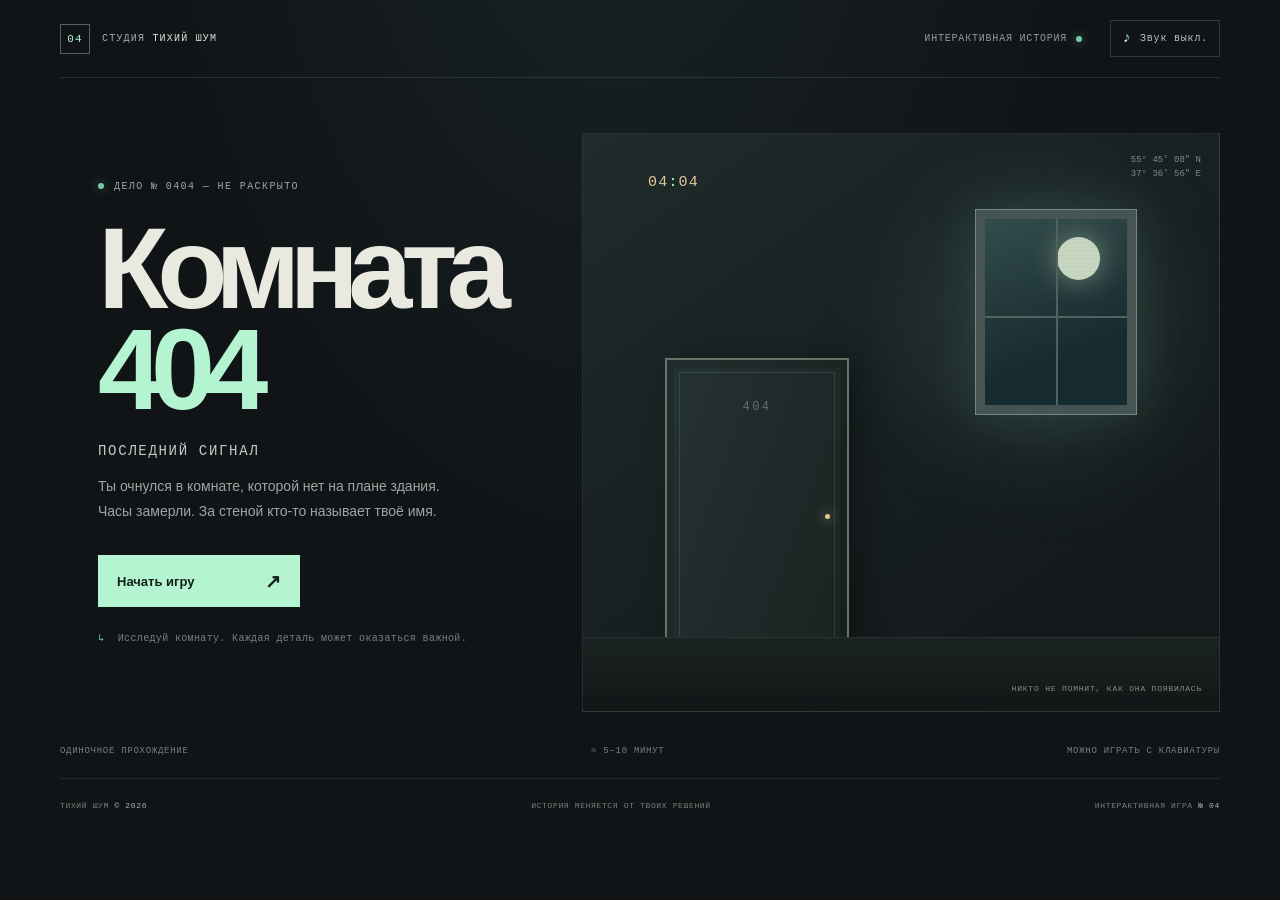
==== games/room-404/index.html @ 7002e764 "Add files via upload Читаем внимательно и проходим до конца" ====
<!doctype html>
<html lang="ru">
  <head>
    <meta charset="UTF-8">
    <meta name="viewport" content="width=device-width, initial-scale=1">
    <meta name="theme-color" content="#101417">
    <meta name="description" content="Комната 404 — интерактивная браузерная игра-головоломка о загадочном сигнале.">
    <title>Комната 404 — последний сигнал</title>
    <link rel="stylesheet" href="style.css">
    <script src="script.js" defer></script>
  </head>
  <body>
    <main class="game-shell">
      <header class="topbar">
        <a class="brand" href="#" aria-label="Комната 404 — на главную">
          <span class="brand-mark" aria-hidden="true">04</span>
          <span>СТУДИЯ <b>ТИХИЙ ШУМ</b></span>
        </a>
        <div class="topbar-right">
          <span class="edition">ИНТЕРАКТИВНАЯ ИСТОРИЯ <i></i></span>
          <button class="sound-toggle" id="sound-toggle" type="button" aria-pressed="false">
            <span class="sound-icon" aria-hidden="true">♪</span>
            <span id="sound-label">Звук выкл.</span>
          </button>
        </div>
      </header>

      <section class="screen intro-screen" id="intro-screen" aria-labelledby="game-title">
        <div class="intro-copy">
          <p class="eyebrow"><span class="live-dot"></span> ДЕЛО № 0404 — НЕ РАСКРЫТО</p>
          <h1 id="game-title">Комната<br><span>404</span></h1>
          <p class="intro-subtitle">Последний сигнал</p>
          <p class="intro-description">Ты очнулся в комнате, которой нет на плане здания. Часы замерли. За стеной кто-то называет твоё имя.</p>
          <button class="primary-button" id="start-button" type="button">
            <span>Начать игру</span><span aria-hidden="true">↗</span>
          </button>
          <p class="intro-note"><span>↳</span> Исследуй комнату. Каждая деталь может оказаться важной.</p>
        </div>
        <div class="intro-art" aria-hidden="true">
          <div class="art-halo"></div>
          <div class="art-window"><span></span><i></i><b></b></div>
          <div class="art-clock">04<span>:</span>04</div>
          <div class="art-door"><div class="art-door-number">404</div><i></i></div>
          <div class="art-floor"></div>
          <p class="art-caption">НИКТО НЕ ПОМНИТ, КАК ОНА ПОЯВИЛАСЬ</p>
          <span class="art-coordinate">55° 45′ 08″ N<br>37° 36′ 56″ E</span>
        </div>
        <footer class="intro-footer"><span>ОДИНОЧНОЕ ПРОХОЖДЕНИЕ</span><span>≈ 5–10 МИНУТ</span><span>МОЖНО ИГРАТЬ С КЛАВИАТУРЫ</span></footer>
      </section>

      <section class="screen play-screen is-hidden" id="play-screen" aria-label="Игровая комната">
        <div class="game-heading">
          <div>
            <p class="eyebrow"><span class="live-dot"></span> СЕАНС АКТИВЕН</p>
            <h2 id="game-room-title">Комната <span>404</span></h2>
          </div>
          <button class="restart-button" id="restart-button" type="button" title="Начать прохождение заново">↻ <span>Сначала</span></button>
        </div>

        <div class="play-layout">
          <section class="room-column" aria-label="Исследуйте комнату">
            <div class="room-scene" id="room-scene" data-room="404">
              <div class="archive-shelves" aria-hidden="true"><i></i><i></i><i></i></div>
              <div class="server-racks" aria-hidden="true"><i></i><i></i><i></i></div>
              <div class="switch-board" aria-hidden="true"><i></i><i></i><i></i></div>
              <div class="endless-doors" aria-hidden="true"><i>ВЫХОД</i><i>ГОЛОС</i><i>ПАМЯТЬ</i></div>
              <div class="paper-note" aria-hidden="true">04:04</div>
              <div class="archive-photo" aria-hidden="true"><span></span><i></i></div>
              <div class="room-glow"></div>
              <div class="room-ceiling"></div>
              <div class="room-wall"></div>
              <div class="room-floor"></div>
              <div class="window-frame room-object" aria-hidden="true"><div class="window-view"><span class="moon"></span><i class="star star-one"></i><i class="star star-two"></i><i class="star star-three"></i><i class="star star-four"></i></div><span class="window-cross-v"></span><span class="window-cross-h"></span></div>
              <div class="desk room-object" aria-hidden="true"><div class="desk-top"></div><div class="desk-leg desk-leg-left"></div><div class="desk-leg desk-leg-right"></div><div class="desk-drawer"></div></div>
              <div class="terminal room-object" aria-hidden="true"><div class="terminal-screen"><span>NO SIGNAL</span><i></i></div><div class="terminal-base"></div></div>
              <div class="door room-object" id="door-art" aria-hidden="true"><span class="door-label">404</span><span class="door-handle"></span><span class="door-light"></span></div>
              <div class="wall-clock room-object" aria-hidden="true"><span>04</span><i>:</i><span>04</span><b></b></div>
              <div class="mirror room-object" aria-hidden="true"><span class="mirror-reflection"></span><i></i></div>
              <div class="plant room-object" aria-hidden="true"><i class="leaf leaf-a"></i><i class="leaf leaf-b"></i><i class="leaf leaf-c"></i><span></span></div>
              <div class="rug room-object" aria-hidden="true"></div>
              <div class="room-grain" aria-hidden="true"></div>

              <button class="hotspot hotspot-window" type="button" data-object="window" aria-label="Осмотреть окно" title="Окно"><span></span></button>
              <button class="hotspot hotspot-clock" type="button" data-object="clock" aria-label="Осмотреть часы" title="Часы"><span></span></button>
              <button class="hotspot hotspot-mirror" type="button" data-object="mirror" aria-label="Осмотреть зеркало" title="Зеркало"><span></span></button>
              <button class="hotspot hotspot-note" type="button" data-object="note" aria-label="Прочитать записку на столе" title="Записка"><span></span></button>
              <button class="hotspot hotspot-terminal" type="button" data-object="terminal" aria-label="Проверить терминал" title="Терминал"><span></span></button>
              <button class="hotspot hotspot-radio" type="button" data-object="radio" aria-label="Настроить радио" title="Радио"><span></span></button>
              <button class="hotspot hotspot-door" type="button" data-object="door" aria-label="Осмотреть дверь" title="Дверь"><span></span></button>
              <button class="hotspot hotspot-shadow is-hidden" id="shadow-hotspot" type="button" data-object="shadow" aria-label="Исследовать мерцание в окне" title="Мерцание"><span></span></button>
              <button class="hotspot hotspot-final hotspot-final-exit is-hidden" type="button" data-object="final-exit" aria-label="Выбрать дверь наружу" title="Выход"><span></span></button>
              <button class="hotspot hotspot-final hotspot-final-voice is-hidden" type="button" data-object="final-voice" aria-label="Ответить голосу" title="Голос"><span></span></button>
              <button class="hotspot hotspot-final hotspot-final-memory is-hidden" type="button" data-object="final-memory" aria-label="Восстановить память" title="Память"><span></span></button>
              <span class="scene-label scene-label-window" id="scene-label-window">ОКНО</span>
              <span class="scene-label scene-label-door" id="scene-label-door">ВЫХОД 404</span>
              <div class="scene-hint" id="scene-hint"><span class="hint-key">КЛИК</span> ИССЛЕДУЙ ОБЪЕКТЫ</div>
            </div>

            <div class="progress-card">
              <div class="progress-topline"><span id="chapter-label">ГЛАВА 01 <b>·</b> ПРОБУЖДЕНИЕ</span><span id="progress-label">0 / 3 УЛИКИ</span></div>
              <div class="progress-track" role="progressbar" aria-label="Прогресс главы" aria-valuemin="0" aria-valuemax="3" aria-valuenow="0" id="progress-bar"><span id="progress-fill"></span></div>
              <div class="progress-bottom"><span id="objective-label">Найди зацепки в комнате</span><span id="mistake-count">ОШИБКИ: 0</span></div>
            </div>
          </section>

          <aside class="story-panel" aria-label="Журнал расследования">
            <div class="panel-top">
              <span class="panel-icon" aria-hidden="true">⌁</span>
              <div><p class="panel-kicker">ЖУРНАЛ НАБЛЮДЕНИЙ</p><h3 id="panel-title">Тишина отвечает</h3></div>
            </div>
            <div class="story-content" id="story-content" aria-live="polite" aria-atomic="true">
              <p class="story-text" id="story-text">Воздух пахнет пылью и озоном. Перед тобой — дверь, окно, старое зеркало и терминал. Где-то в стене едва слышно потрескивает радио.</p>
              <p class="story-prompt" id="story-prompt">С чего начнёшь?</p>
              <div class="clue-list" id="clue-list" aria-label="Найденные улики"></div>
              <div class="action-list" id="action-list"></div>
            </div>
            <div class="panel-footer"><span class="footer-pulse"></span><span id="system-status">СИСТЕМА ГОТОВА</span><span class="footer-id">R-404</span></div>
          </aside>
        </div>
        <p class="keyboard-note"><kbd>Tab</kbd> выбрать объект <span>·</span> <kbd>Enter</kbd> взаимодействовать</p>
      </section>

      <section class="screen ending-screen is-hidden" id="ending-screen" aria-live="polite">
        <div class="ending-mark" id="ending-mark" aria-hidden="true">✳</div>
        <p class="eyebrow"><span class="live-dot"></span> ДЕЛО ЗАКРЫТО</p>
        <h2 id="ending-title">Связь потеряна</h2>
        <p class="ending-kicker" id="ending-kicker">КОНЦОВКА 01 · ТИШИНА</p>
        <p class="ending-copy" id="ending-copy"></p>
        <div class="ending-stats" id="ending-stats"></div>
        <button class="primary-button" id="play-again-button" type="button"><span>Играть снова</span><span aria-hidden="true">↻</span></button>
        <p class="ending-footnote">В другой раз прислушайся к помехам.</p>
      </section>

      <footer class="site-footer"><span>ТИХИЙ ШУМ <b>© 2026</b></span><span>ИСТОРИЯ МЕНЯЕТСЯ ОТ ТВОИХ РЕШЕНИЙ</span><span>ИНТЕРАКТИВНАЯ ИГРА <b>№ 04</b></span></footer>
    </main>
  </body>
</html>
---- games/room-404/style.css ----
:root {
  color-scheme: dark;
  --bg: #101417;
  --panel: #171d20;
  --panel-soft: #1d2528;
  --line: #303a3c;
  --text: #e9e9df;
  --muted: #929b98;
  --dim: #687371;
  --mint: #b5f4d0;
  --mint-dark: #74cba1;
  --amber: #edc98c;
  --mono: "IBM Plex Mono", "Courier New", monospace;
  --sans: "Manrope", "Segoe UI", sans-serif;
}

* { box-sizing: border-box; }
body {
  min-width: 320px;
  min-height: 100vh;
  margin: 0;
  background: radial-gradient(ellipse at 48% -25%, rgba(53, 80, 77, .25), transparent 51%), var(--bg);
  color: var(--text);
  font-family: var(--sans);
}
button { font: inherit; }
button:focus-visible, a:focus-visible { outline: 2px solid var(--mint); outline-offset: 4px; }
.game-shell { width: min(1160px, calc(100% - 64px)); margin: 0 auto; }
.topbar { height: 78px; display: flex; align-items: center; justify-content: space-between; border-bottom: 1px solid rgba(199, 220, 207, .12); }
.brand { display: inline-flex; align-items: center; gap: 12px; color: #a4aeaa; text-decoration: none; font: 10px var(--mono); letter-spacing: .12em; }
.brand b { color: #e0e6dd; font-weight: 500; }
.brand-mark { display: grid; place-items: center; width: 30px; height: 30px; border: 1px solid #53635c; color: var(--mint); font: 11px var(--mono); }
.topbar-right { display: flex; align-items: center; gap: 28px; }
.edition, .sound-toggle { color: var(--muted); font: 10px var(--mono); letter-spacing: .08em; }
.edition { display: flex; align-items: center; gap: 9px; }
.edition i, .live-dot, .footer-pulse { display: inline-block; width: 6px; height: 6px; border-radius: 50%; background: var(--mint-dark); box-shadow: 0 0 11px rgba(116, 203, 161, .6); }
.sound-toggle { display: inline-flex; align-items: center; gap: 8px; padding: 9px 11px; border: 1px solid var(--line); background: transparent; color: #bdc4bf; cursor: pointer; transition: border-color .2s, color .2s; }
.sound-toggle:hover { border-color: #70847a; color: var(--mint); }
.sound-icon { color: var(--mint); font-size: 15px; }
.screen { min-height: calc(100vh - 132px); animation: screen-in .55s ease both; }
.is-hidden { display: none !important; }

.intro-screen { position: relative; display: grid; grid-template-columns: .9fr 1.1fr; align-items: center; min-height: min(700px, calc(100vh - 132px)); padding: 55px 0 66px; }
.intro-copy { position: relative; z-index: 2; padding: 0 0 20px 38px; }
.eyebrow { display: flex; align-items: center; gap: 10px; margin: 0 0 26px; color: #9ba9a1; font: 10px var(--mono); letter-spacing: .14em; }
h1, h2, h3, p { margin-top: 0; }
.intro-copy h1 { margin: 0; font-size: clamp(72px, 9vw, 118px); line-height: .88; letter-spacing: -.095em; font-weight: 600; }
.intro-copy h1 span { color: var(--mint); }
.intro-subtitle { margin: 22px 0 15px; color: #c2ccc5; font: 14px var(--mono); letter-spacing: .12em; text-transform: uppercase; }
.intro-description { max-width: 360px; margin: 0 0 31px; color: #9da6a1; font-size: 14px; line-height: 1.8; }
.primary-button { display: inline-flex; min-width: 202px; min-height: 52px; align-items: center; justify-content: space-between; gap: 30px; padding: 0 18px; border: 1px solid var(--mint); background: var(--mint); color: #14201a; font-size: 13px; font-weight: 800; cursor: pointer; transition: transform .18s, background .18s, box-shadow .18s; }
.primary-button:hover { transform: translateY(-2px); background: #cbf9dd; box-shadow: 0 8px 26px rgba(135, 227, 174, .16); }
.primary-button:active { transform: translateY(0); }
.primary-button span:last-child { font-size: 19px; }
.intro-note { margin: 25px 0 0; color: #76827d; font: 10px var(--mono); letter-spacing: .035em; }
.intro-note span { margin-right: 7px; color: var(--mint-dark); }
.intro-art { position: relative; align-self: stretch; min-height: 450px; overflow: hidden; background: linear-gradient(145deg, #202b2c, #161d1e 62%, #121718); border: 1px solid rgba(207, 224, 210, .1); }
.intro-art::before, .room-scene::before { position: absolute; inset: 0; z-index: 5; pointer-events: none; content: ""; background: repeating-linear-gradient(0deg, transparent, transparent 3px, rgba(2, 7, 7, .10) 4px); opacity: .42; }
.art-halo { position: absolute; width: 280px; height: 280px; top: 52px; left: 50%; border-radius: 50%; background: rgba(132, 209, 175, .09); filter: blur(42px); }
.art-window { position: absolute; top: 76px; right: 83px; width: 160px; height: 204px; border: 9px solid #465454; box-shadow: 0 0 0 1px #77887d, 0 0 48px rgba(135, 202, 194, .15); background: linear-gradient(160deg, #344c4c, #152b30 72%); }
.art-window span { position: absolute; top: 18px; right: 27px; width: 43px; height: 43px; border-radius: 50%; background: #c6d6c0; box-shadow: 0 0 29px rgba(213, 241, 200, .45); }
.art-window i { position: absolute; width: 2px; height: 100%; left: 50%; background: #52625d; }
.art-window b { position: absolute; width: 100%; height: 2px; top: 52%; background: #52625d; }
.art-clock { position: absolute; top: 40px; left: 65px; color: #e2c996; font: 15px var(--mono); letter-spacing: .08em; }
.art-clock span { color: var(--mint); animation: blink 1.8s infinite; }
.art-door { position: absolute; bottom: 59px; left: 82px; width: 184px; height: 294px; border: 2px solid #64776a; background: linear-gradient(110deg, #253332, #192322); box-shadow: inset 0 0 0 7px rgba(0,0,0,.12), 11px 0 28px rgba(0,0,0,.3); }
.art-door::after { position: absolute; top: 12px; bottom: 12px; left: 12px; right: 12px; border: 1px solid rgba(181, 244, 208, .12); content: ""; }
.art-door-number { position: absolute; top: 40px; left: 0; right: 0; color: rgba(212, 226, 215, .38); font: 12px var(--mono); letter-spacing: .2em; text-align: center; }
.art-door i { position: absolute; top: 53%; right: 17px; width: 5px; height: 5px; border-radius: 50%; background: var(--amber); box-shadow: 0 0 12px var(--amber); }
.art-floor { position: absolute; right: 0; bottom: 0; left: 0; height: 74px; background: linear-gradient(#1b2422, #111617); border-top: 1px solid rgba(173, 204, 179, .15); transform: perspective(170px) rotateX(4deg); transform-origin: top; }
.art-caption { position: absolute; right: 17px; bottom: 18px; z-index: 1; margin: 0; color: #83918a; font: 8px var(--mono); letter-spacing: .1em; }
.art-coordinate { position: absolute; right: 18px; top: 19px; color: #7e8c86; font: 9px/1.6 var(--mono); text-align: right; }
.intro-footer { position: absolute; right: 0; bottom: 22px; left: 0; display: flex; justify-content: space-between; color: #75817b; font: 9px var(--mono); letter-spacing: .08em; }

.play-screen { min-height: calc(100vh - 132px); padding: 36px 0 32px; }
.game-heading { display: flex; align-items: end; justify-content: space-between; margin-bottom: 21px; }
.game-heading .eyebrow { margin: 0 0 6px; font-size: 9px; }
.game-heading h2 { margin: 0; color: #e4e8df; font-size: 26px; line-height: 1; letter-spacing: -.06em; }
.game-heading h2 span { color: var(--mint); }
.restart-button { display: inline-flex; align-items: center; gap: 8px; padding: 8px 11px; border: 1px solid var(--line); background: transparent; color: #aab4ad; font: 10px var(--mono); cursor: pointer; transition: border-color .2s, color .2s; }
.restart-button:hover { border-color: var(--mint-dark); color: var(--mint); }
.restart-button:first-letter { font-size: 16px; }
.play-layout { display: grid; grid-template-columns: minmax(0, 1.63fr) minmax(280px, .87fr); gap: 18px; align-items: stretch; }
.room-column { min-width: 0; }
.room-scene { position: relative; height: clamp(355px, 47vw, 495px); min-height: 355px; overflow: hidden; border: 1px solid #344240; background: linear-gradient(180deg, #202a2a 0%, #222a28 70%, #1a201f 70.2%); isolation: isolate; }
.room-glow { position: absolute; z-index: 0; top: 14%; left: 18%; width: 60%; height: 50%; background: radial-gradient(ellipse, rgba(168, 204, 172, .12), transparent 68%); }
.room-ceiling { position: absolute; inset: 0 0 auto; height: 13%; border-bottom: 1px solid rgba(177, 205, 185, .07); background: linear-gradient(180deg, rgba(0,0,0,.17), transparent); }
.room-wall { position: absolute; top: 13%; right: 0; left: 0; height: 57%; background: repeating-linear-gradient(90deg, transparent 0, transparent 86px, rgba(202, 217, 193, .025) 87px, transparent 88px), linear-gradient(100deg, rgba(116, 145, 128, .03), transparent 45%); }
.room-floor { position: absolute; z-index: 0; top: 70%; right: 0; bottom: 0; left: 0; border-top: 2px solid rgba(184, 207, 184, .11); background: repeating-linear-gradient(90deg, transparent, transparent 102px, rgba(191, 210, 187, .045) 103px, transparent 104px), linear-gradient(180deg, #232927, #171c1c); }
.window-frame { position: absolute; z-index: 1; top: 17%; left: 11%; width: 23%; height: 39%; padding: 7px; border: 1px solid #738477; background: #39463f; box-shadow: 0 0 23px rgba(178, 222, 193, .09); }
.window-view { position: relative; width: 100%; height: 100%; overflow: hidden; background: linear-gradient(170deg, #435c5c, #263e40 67%, #30463d); }
.window-view::after { position: absolute; right: 0; bottom: -1px; left: 0; height: 24%; background: linear-gradient(160deg, transparent 18%, #182421 19% 37%, transparent 38%), linear-gradient(20deg, #17211f 30%, transparent 31%); content: ""; opacity: .8; }
.moon { position: absolute; top: 17%; right: 21%; width: 22%; aspect-ratio: 1; border-radius: 50%; background: #d2dfbd; box-shadow: 0 0 30px rgba(220, 244, 204, .55); }
.star { position: absolute; z-index: 1; width: 3px; height: 3px; border-radius: 50%; background: #f0f1d4; box-shadow: 0 0 5px #fff; }
.star-one { top: 18%; left: 18%; }.star-two { top: 39%; left: 66%; }.star-three { top: 28%; left: 46%; }.star-four { top: 61%; left: 26%; }
.window-cross-v, .window-cross-h { position: absolute; z-index: 2; background: #718276; }
.window-cross-v { top: 0; bottom: 0; left: 50%; width: 5px; }.window-cross-h { right: 0; left: 0; top: 53%; height: 5px; }
.door { position: absolute; z-index: 1; top: 12%; right: 8%; width: 21%; height: 78%; border: 2px solid #728476; background: linear-gradient(110deg, #2a3733, #202b29); box-shadow: inset 0 0 0 8px rgba(7, 11, 10, .17), -9px 1px 20px rgba(0,0,0,.16); }
.door::before { position: absolute; inset: 9px; border: 1px solid rgba(188, 214, 189, .12); content: ""; }
.door-label { position: absolute; top: 15%; left: 0; width: 100%; color: #b5c3b5; font: 12px var(--mono); letter-spacing: .16em; text-align: center; opacity: .68; }
.door-handle { position: absolute; top: 57%; right: 9%; width: 7px; height: 7px; border-radius: 50%; background: #d3b777; box-shadow: 0 0 9px rgba(232, 197, 126, .4); }
.door-light { position: absolute; top: 49%; left: 10px; width: 2px; height: 28px; background: #17211e; }
.wall-clock { position: absolute; z-index: 2; top: 9%; left: 51%; display: flex; align-items: center; justify-content: center; gap: 3px; width: 80px; height: 35px; border: 1px solid #718375; border-radius: 3px; background: #1c2623; color: #dec897; font: 12px var(--mono); box-shadow: 0 0 15px rgba(0,0,0,.17); }
.wall-clock i { color: var(--mint); font-style: normal; animation: blink 1.5s infinite; }
.wall-clock b { position: absolute; top: -4px; left: 50%; width: 8px; height: 4px; background: #718375; }
.mirror { position: absolute; z-index: 1; top: 22%; right: 34%; width: 12%; height: 27%; border: 4px solid #45534c; border-radius: 45% 45% 3px 3px; background: linear-gradient(135deg, #81958a 0%, #435b56 32%, #273c3b 68%, #879187 100%); box-shadow: 0 0 17px rgba(167, 213, 181, .08); }
.mirror-reflection { position: absolute; inset: 13% 20% 10%; background: linear-gradient(145deg, rgba(214, 224, 194, .18), transparent 48%), linear-gradient(0deg, rgba(17, 29, 26, .28), transparent); }
.mirror i { position: absolute; top: 10%; left: 51%; width: 1px; height: 84%; background: rgba(226, 228, 199, .5); transform: rotate(12deg); }
.desk { position: absolute; z-index: 2; bottom: 16%; left: 12%; width: 43%; height: 25%; }
.desk-top { position: absolute; top: 0; right: 0; left: 0; height: 13px; border: 1px solid #857457; background: linear-gradient(#806e51, #554c3d); box-shadow: 0 4px 8px #121616; }
.desk-leg { position: absolute; top: 13px; bottom: 0; width: 9px; background: #514d41; }
.desk-leg-left { left: 7%; }.desk-leg-right { right: 7%; }
.desk-drawer { position: absolute; top: 17px; left: 23%; width: 54%; height: 19px; border: 1px solid rgba(188, 165, 119, .18); background: #49463c; }
.terminal { position: absolute; z-index: 3; bottom: 38%; left: 25%; width: 19%; height: 21%; }
.terminal-screen { position: absolute; top: 0; right: 0; left: 0; height: 77%; display: grid; place-items: center; border: 5px solid #414b43; border-radius: 4px; background: #12211e; box-shadow: 0 0 19px rgba(121, 223, 172, .08); }
.terminal-screen span { color: #94c6a4; font: 8px var(--mono); letter-spacing: .06em; }
.terminal-screen i { position: absolute; right: 7px; bottom: 6px; width: 3px; height: 3px; border-radius: 50%; background: #e3c990; box-shadow: 0 0 6px #e3c990; }
.terminal-base { position: absolute; bottom: 0; left: 22%; width: 56%; height: 9px; background: #52584d; clip-path: polygon(27% 0, 73% 0, 100% 100%, 0 100%); }
.plant { position: absolute; z-index: 3; right: 29%; bottom: 17%; width: 44px; height: 63px; }
.plant span { position: absolute; bottom: 0; left: 8px; width: 29px; height: 22px; border-radius: 3px 3px 8px 8px; background: #735f49; }
.leaf { position: absolute; bottom: 20px; left: 20px; width: 14px; height: 34px; border-radius: 100% 0 100% 0; background: #647e61; transform-origin: bottom; }
.leaf-a { transform: rotate(-35deg); }.leaf-b { height: 41px; background: #789170; transform: rotate(5deg); }.leaf-c { transform: rotate(38deg) scale(.85); background: #496c58; }
.rug { position: absolute; z-index: 1; bottom: 2%; left: 18%; width: 42%; height: 8%; border: 1px solid rgba(186, 183, 143, .28); border-radius: 50%; background: radial-gradient(ellipse, rgba(121, 105, 76, .29), rgba(33, 37, 32, .12)); transform: rotate(-2deg); }
.room-grain { position: absolute; inset: 0; z-index: 6; pointer-events: none; opacity: .15; background-image: url("data:image/svg+xml,%3Csvg viewBox='0 0 180 180' xmlns='http://www.w3.org/2000/svg'%3E%3Cfilter id='n'%3E%3CfeTurbulence type='fractalNoise' baseFrequency='.87' numOctaves='3' stitchTiles='stitch'/%3E%3C/filter%3E%3Crect width='100%25' height='100%25' filter='url(%23n)' opacity='.25'/%3E%3C/svg%3E"); }
.hotspot { position: absolute; z-index: 8; padding: 0; border: 1px solid transparent; border-radius: 4px; background: transparent; cursor: pointer; transition: border-color .18s, background .18s, box-shadow .18s; }
.hotspot:hover, .hotspot:focus-visible { border-color: rgba(181, 244, 208, .75); background: rgba(181, 244, 208, .055); box-shadow: 0 0 17px rgba(137, 219, 170, .13); outline: none; }
.hotspot::after { position: absolute; top: 50%; left: 50%; width: 7px; height: 7px; border: 1px solid rgba(210, 238, 214, .75); border-radius: 50%; background: rgba(181, 244, 208, .25); box-shadow: 0 0 10px rgba(181, 244, 208, .55); content: ""; opacity: .72; transition: transform .2s, opacity .2s; transform: translate(-50%, -50%); }
.hotspot:hover::after, .hotspot:focus-visible::after { opacity: 1; transform: translate(-50%, -50%) scale(1.5); }
.hotspot-window { top: 15%; left: 9%; width: 27%; height: 44%; }
.hotspot-clock { top: 6%; left: 48%; width: 12%; height: 12%; }
.hotspot-mirror { top: 19%; right: 32%; width: 16%; height: 32%; }
.hotspot-note { z-index: 9; bottom: 32%; left: 17%; width: 9%; height: 5%; }
.hotspot-terminal { z-index: 9; bottom: 36%; left: 23%; width: 23%; height: 24%; }
.hotspot-radio { z-index: 10; bottom: 16%; left: 43%; width: 12%; height: 13%; }
.hotspot-door { top: 10%; right: 6%; width: 25%; height: 82%; }
.hotspot-shadow { top: 27%; left: 22%; z-index: 11; width: 12px; height: 12px; border-radius: 50%; background: rgba(198, 245, 211, .18); box-shadow: 0 0 12px rgba(181, 244, 208, .7); animation: shadow-pulse 1.4s ease-in-out infinite; }
.hotspot-shadow::after { width: 4px; height: 4px; }
.scene-label { position: absolute; z-index: 7; color: rgba(207, 220, 204, .49); font: 8px var(--mono); letter-spacing: .15em; pointer-events: none; }
.scene-label-window { top: 59%; left: 16%; }.scene-label-door { top: 7%; right: 8%; }
.scene-hint { position: absolute; z-index: 7; right: 11px; bottom: 10px; display: flex; align-items: center; gap: 7px; color: #9ba69e; font: 8px var(--mono); letter-spacing: .08em; pointer-events: none; }
.hint-key { padding: 4px 6px; border: 1px solid rgba(212, 227, 210, .25); color: var(--mint); }
.door-unlocked { box-shadow: inset 0 0 0 8px rgba(7, 11, 10, .17), -9px 1px 20px rgba(0,0,0,.16), 0 0 20px rgba(181,244,208,.17); }
.progress-card { margin-top: 11px; padding: 12px 14px 11px; border: 1px solid #303a3a; background: #171d1f; }
.progress-topline, .progress-bottom { display: flex; align-items: center; justify-content: space-between; gap: 10px; color: #99a39c; font: 9px var(--mono); letter-spacing: .08em; }
.progress-topline b { color: #687972; }.progress-topline span:last-child { color: var(--mint); }
.progress-track { height: 3px; margin: 10px 0 9px; overflow: hidden; background: #303a38; }
.progress-track span { display: block; width: 0; height: 100%; background: var(--mint-dark); box-shadow: 0 0 9px rgba(116, 203, 161, .4); transition: width .4s ease; }
.progress-bottom { color: #7c8781; font-size: 9px; letter-spacing: .035em; }.progress-bottom span:last-child { color: #9d8c6d; }
.story-panel { display: flex; min-height: 100%; flex-direction: column; border: 1px solid #303a3a; background: #171d1f; }
.panel-top { display: flex; align-items: center; gap: 13px; padding: 17px 18px 14px; border-bottom: 1px solid #303a3a; }
.panel-icon { display: grid; place-items: center; width: 31px; height: 31px; border: 1px solid #42534a; color: var(--mint); font-size: 21px; }
.panel-kicker { margin: 0 0 4px; color: #829087; font: 9px var(--mono); letter-spacing: .1em; }
.panel-top h3 { margin: 0; color: #e0e5dd; font-size: 15px; font-weight: 600; }
.story-content { display: flex; flex: 1; flex-direction: column; align-items: stretch; padding: 17px 18px 15px; }
.story-text { min-height: 77px; margin: 0; color: #b2bbb5; font-size: 12px; line-height: 1.8; }
.story-prompt { margin: 14px 0 10px; color: #829188; font: 9px var(--mono); letter-spacing: .08em; }
.clue-list { display: flex; flex-wrap: wrap; gap: 6px; }
.clue-tag { padding: 5px 7px; border: 1px solid #46584d; color: #c4ddc7; background: rgba(132, 184, 144, .06); font: 8px var(--mono); letter-spacing: .035em; animation: tag-in .3s ease both; }
.action-list { display: flex; flex-direction: column; gap: 7px; margin-top: auto; padding-top: 19px; }
.action-button { display: flex; width: 100%; min-height: 40px; align-items: center; justify-content: space-between; gap: 12px; padding: 9px 11px; border: 1px solid #3b4845; background: #1c2424; color: #d2d9d1; text-align: left; font-size: 11px; cursor: pointer; transition: border-color .17s, color .17s, background .17s, transform .17s; }
.action-button::after { flex: 0 0 auto; color: var(--mint-dark); content: "↗"; font: 14px var(--mono); }
.action-button:hover { transform: translateX(2px); border-color: #71877a; background: #222d29; color: #f0f2e9; }
.action-button:disabled { border-color: #344039; color: #748079; cursor: not-allowed; opacity: .68; }.action-button:disabled::after { color: #75837a; content: "✓"; }
.action-button.primary-action { border-color: #80b597; background: rgba(119, 189, 148, .12); color: #cbecd4; }
.action-button.warning-action { border-color: #897450; color: #e3c995; }.action-button.small-action { min-height: 35px; }
.panel-footer { display: flex; align-items: center; gap: 8px; padding: 11px 17px; border-top: 1px solid #303a3a; color: #79877f; font: 8px var(--mono); letter-spacing: .08em; }
.footer-pulse { width: 5px; height: 5px; }.footer-id { margin-left: auto; color: #53605b; }
.keyboard-note { margin: 12px 0 0; color: #707d76; font: 9px var(--mono); text-align: right; letter-spacing: .03em; }
.keyboard-note kbd { padding: 2px 5px; border: 1px solid #3b4741; color: #a6b3aa; font: 9px var(--mono); }.keyboard-note span { padding: 0 4px; color: #52615a; }

.ending-screen { min-height: calc(100vh - 132px); display: flex; flex-direction: column; align-items: center; justify-content: center; padding: 60px 20px; text-align: center; }
.ending-mark { display: grid; place-items: center; width: 76px; height: 76px; margin-bottom: 25px; border: 1px solid #536a5d; border-radius: 50%; color: var(--mint); font-size: 30px; box-shadow: 0 0 45px rgba(148, 219, 170, .1); }
.ending-screen .eyebrow { margin-bottom: 13px; }.ending-screen h2 { max-width: 700px; margin: 0; color: #e9eee4; font-size: clamp(34px, 6vw, 58px); letter-spacing: -.07em; }
.ending-kicker { margin: 17px 0; color: var(--mint); font: 10px var(--mono); letter-spacing: .14em; }
.ending-copy { max-width: 540px; margin: 0 0 22px; color: #aeb9b1; font-size: 14px; line-height: 1.9; }
.ending-stats { display: flex; flex-wrap: wrap; justify-content: center; gap: 8px; margin-bottom: 26px; }
.ending-stats span { padding: 7px 10px; border: 1px solid #3a4840; color: #b0c2b4; font: 9px var(--mono); }
.ending-footnote { margin: 17px 0 0; color: #75827b; font: 9px var(--mono); letter-spacing: .05em; }
.site-footer { display: flex; min-height: 54px; align-items: center; justify-content: space-between; gap: 14px; border-top: 1px solid rgba(199, 220, 207, .1); color: #748078; font: 8px var(--mono); letter-spacing: .08em; }
.site-footer b { color: #aab6ad; font-weight: 400; }
.code-form { display: flex; gap: 7px; margin-top: 4px; }
.code-input { width: 100%; min-width: 0; height: 40px; padding: 0 11px; border: 1px solid #516256; border-radius: 0; background: #121819; color: var(--mint); font: 15px var(--mono); letter-spacing: .3em; }
.code-input:focus { border-color: var(--mint); outline: none; box-shadow: 0 0 0 2px rgba(181,244,208,.08); }
.code-submit { flex: 0 0 auto; padding: 0 12px; border: 1px solid #80b597; background: rgba(119,189,148,.12); color: #cbecd4; font: 10px var(--mono); cursor: pointer; }
.code-submit:hover { background: rgba(119,189,148,.22); }
.frequency-actions { display: grid; grid-template-columns: repeat(3, 1fr); gap: 6px; }
.frequency-button { padding: 11px 4px; border: 1px solid #3b4845; background: #1c2424; color: #d2d9d1; font: 10px var(--mono); cursor: pointer; transition: border-color .2s, background .2s; }
.frequency-button:hover { border-color: #80b597; background: #24302a; }
.system-message { margin: 0; color: #d6c18f; font: 10px var(--mono); line-height: 1.6; }

.archive-shelves, .server-racks, .endless-doors { display: none; }
.room-scene[data-room="405"] { background: linear-gradient(180deg, #252522 0%, #302d25 70%, #1d1c19 70.2%); }
.room-scene[data-room="405"] .room-glow { background: radial-gradient(ellipse, rgba(220, 178, 106, .13), transparent 68%); }
.room-scene[data-room="405"] .room-wall { background: repeating-linear-gradient(90deg, transparent 0, transparent 86px, rgba(220, 201, 164, .035) 87px, transparent 88px); }
.room-scene[data-room="405"] .window-frame { border-color: #776a4d; background: #403a2c; box-shadow: 0 0 22px rgba(221, 190, 126, .11); }
.room-scene[data-room="405"] .window-view { background: repeating-linear-gradient(0deg, #413d31 0, #413d31 12px, #777052 13px, #777052 15px, #39372e 16px, #39372e 28px); }
.room-scene[data-room="405"] .window-view::after { display: none; }
.room-scene[data-room="405"] .window-cross-v, .room-scene[data-room="405"] .window-cross-h { background: #655941; }
.room-scene[data-room="405"] .wall-clock { color: #edc98c; }
.archive-shelves { position: absolute; z-index: 1; top: 17%; right: 4%; width: 28%; height: 44%; border: 5px solid #4d493b; background: repeating-linear-gradient(0deg, #292a23 0, #292a23 22%, #88734d 23%, #88734d 25%, #323128 26%, #323128 49%); box-shadow: inset 0 0 0 3px rgba(0,0,0,.23), 0 0 18px rgba(0,0,0,.15); }
.archive-shelves i { position: absolute; left: 12%; width: 21%; height: 27%; border: 1px solid rgba(226, 199, 143, .33); background: #5b5140; }
.archive-shelves i:nth-child(1) { top: 12%; }.archive-shelves i:nth-child(2) { top: 39%; left: 42%; }.archive-shelves i:nth-child(3) { top: 67%; left: 67%; }
.room-scene[data-room="406"] { background: linear-gradient(180deg, #202428 0%, #25272a 70%, #181a1c 70.2%); }
.room-scene[data-room="406"] .room-glow { background: radial-gradient(ellipse, rgba(199, 82, 71, .16), transparent 68%); }
.room-scene[data-room="406"] .room-wall { background: repeating-linear-gradient(90deg, transparent 0, transparent 86px, rgba(193, 199, 204, .045) 87px, transparent 88px); }
.room-scene[data-room="406"] .window-frame { border-color: #555d5e; background: #333a3b; }
.room-scene[data-room="406"] .window-view { background: repeating-linear-gradient(0deg, #252c2e 0, #252c2e 11px, #b45d4c 12px, #b45d4c 14px, #303638 15px, #303638 27px); }
.room-scene[data-room="406"] .window-view::after { display: none; }
.room-scene[data-room="406"] .moon { width: 6px; height: 6px; border-radius: 50%; background: #dd7760; box-shadow: 0 0 10px #dd7760; }
.room-scene[data-room="406"] .wall-clock { border-color: #596063; color: #ed9a80; }
.room-scene[data-room="406"] .wall-clock i { color: #e87663; }
.server-racks { position: absolute; z-index: 1; top: 15%; right: 3%; display: flex; width: 31%; height: 54%; gap: 5px; }
.server-racks i { flex: 1; border: 2px solid #50585a; background: repeating-linear-gradient(0deg, #232a2c 0, #232a2c 10px, #60686a 11px, #60686a 12px, #252c2e 13px, #252c2e 19px); box-shadow: inset 0 0 0 3px #191e20; }
.server-racks i::after { display: block; width: 3px; height: 3px; margin: 8px auto; border-radius: 50%; background: #e47b69; box-shadow: 0 0 7px #e47b69; content: ""; }
.room-scene[data-room="000"] { background: linear-gradient(180deg, #151b1d 0%, #22282a 70%, #151a1b 70.2%); }
.room-scene[data-room="000"] .room-glow { top: 5%; left: 39%; width: 22%; height: 74%; background: radial-gradient(ellipse, rgba(181, 244, 208, .12), transparent 70%); }
.room-scene[data-room="000"] .room-wall { background: linear-gradient(90deg, #151a1c, #283033 34%, #14191b 50%, #293033 66%, #151a1c); }
.room-scene[data-room="000"] .room-floor { background: repeating-linear-gradient(90deg, transparent 0, transparent 19%, rgba(197, 212, 199, .08) 20%, transparent 21%), linear-gradient(180deg, #232a2b, #15191b); }
.endless-doors { position: absolute; z-index: 1; top: 20%; right: 17%; left: 17%; display: flex; align-items: flex-start; justify-content: space-between; }
.endless-doors i { display: grid; width: 20%; height: 150px; place-items: start center; padding-top: 19px; border: 2px solid #5a6960; background: linear-gradient(100deg, #2a3533, #1b2424); box-shadow: inset 0 0 0 5px rgba(0,0,0,.16); color: #a8b9ab; font: 9px var(--mono); font-style: normal; }
.endless-doors i:nth-child(2) { height: 120px; opacity: .72; }
.endless-doors i:nth-child(3) { height: 90px; opacity: .5; }
.truth-action { border-color: #9b87bd; background: rgba(161, 136, 204, .12); color: #d8c8ef; }
.truth-action::after { color: #c6a7ed; }
.truth-action:hover { border-color: #c6a7ed; background: rgba(161, 136, 204, .2); }

@keyframes screen-in { from { opacity: 0; transform: translateY(8px); } to { opacity: 1; transform: translateY(0); } }
@keyframes blink { 50% { opacity: .35; } }
@keyframes tag-in { from { opacity: 0; transform: translateY(3px); } to { opacity: 1; transform: translateY(0); } }
@keyframes shadow-pulse { 50% { opacity: .35; box-shadow: 0 0 20px rgba(181,244,208,.95); } }

@media (min-width: 1350px) {
  .play-screen { padding-top: 45px; }
  .play-layout { grid-template-columns: minmax(0, 1.7fr) minmax(320px, .8fr); }
}
@media (max-width: 820px) {
  .game-shell { width: min(100% - 36px, 680px); }
  .intro-screen { grid-template-columns: 1fr 1fr; }
  .intro-copy { padding-left: 8px; }
  .intro-art { min-height: 390px; }
  .art-window { right: 20px; width: 130px; height: 170px; }
  .art-door { left: 28px; width: 150px; height: 255px; }
  .intro-footer { font-size: 7px; }
  .play-layout { grid-template-columns: 1fr; }
  .room-scene { height: clamp(350px, 64vw, 470px); }
  .story-panel { min-height: 320px; }
  .story-text { min-height: auto; }
  .story-content { min-height: 220px; }
  .clue-list:empty { display: none; }
}
@media (max-width: 560px) {
  .game-shell { width: calc(100% - 28px); }
  .topbar { height: 63px; }
  .topbar-right { gap: 8px; }
  .edition { display: none; }
  .brand { font-size: 8px; gap: 8px; }
  .brand-mark { width: 27px; height: 27px; }
  .sound-toggle { padding: 7px 8px; font-size: 9px; }
  .screen { min-height: calc(100svh - 117px); }
  .intro-screen { display: flex; min-height: calc(100svh - 117px); flex-direction: column; align-items: stretch; justify-content: flex-start; padding: 40px 0 62px; }
  .intro-copy { padding: 0 3px; }
  .intro-copy .eyebrow { margin-bottom: 18px; font-size: 8px; }
  .intro-copy h1 { font-size: clamp(75px, 22vw, 104px); }
  .intro-subtitle { margin: 15px 0 10px; font-size: 11px; }
  .intro-description { max-width: 340px; margin-bottom: 19px; font-size: 12px; }
  .intro-note { margin-top: 14px; font-size: 8px; }
  .intro-art { min-height: 260px; margin-top: 25px; }
  .art-window { top: 36px; right: 13%; width: 100px; height: 138px; border-width: 6px; }
  .art-door { bottom: 32px; left: 10%; width: 130px; height: 202px; }
  .art-clock { top: 19px; left: 23px; }
  .art-coordinate { top: 12px; right: 12px; font-size: 7px; }
  .art-floor { height: 37px; }
  .art-caption { right: 8px; bottom: 11px; font-size: 6px; }
  .intro-footer { right: 0; bottom: 17px; gap: 8px; font-size: 6px; letter-spacing: .035em; }
  .intro-footer span:last-child { display: none; }
  .play-screen { padding: 25px 0; }
  .game-heading { margin-bottom: 15px; }
  .game-heading h2 { font-size: 23px; }
  .room-scene { height: clamp(300px, 91vw, 410px); min-height: 300px; }
  .door { right: 6%; width: 22%; }
  .window-frame { left: 8%; width: 25%; }
  .wall-clock { left: 49%; width: 68px; height: 31px; font-size: 10px; }
  .desk { left: 8%; width: 48%; }
  .terminal { left: 21%; width: 22%; }
  .mirror { right: 32%; width: 13%; }
  .plant { right: 26%; }
  .hotspot-window { left: 6%; width: 29%; }
  .hotspot-mirror { right: 30%; width: 18%; }
  .hotspot-door { right: 4%; width: 26%; }
  .scene-label { font-size: 6px; }
  .scene-hint { right: 7px; bottom: 7px; gap: 5px; font-size: 6px; }
  .progress-card { padding: 10px; }
  .progress-topline, .progress-bottom { font-size: 7px; }
  .progress-bottom span:last-child { white-space: nowrap; }
  .panel-top { padding: 13px 13px 11px; }
  .story-content { padding: 13px; }
  .story-text { font-size: 11px; }
  .site-footer { min-height: 49px; font-size: 6px; letter-spacing: .02em; }
  .site-footer span:nth-child(2) { display: none; }
  .keyboard-note { font-size: 8px; }
}
@media (prefers-reduced-motion: reduce) {
  *, *::before, *::after { scroll-behavior: auto !important; animation-duration: .01ms !important; animation-iteration-count: 1 !important; transition-duration: .01ms !important; }
}

.room-scene[data-room="405"] .archive-shelves { display: none; }
.room-scene[data-room="405"] .door { top: 27%; right: 8%; width: 15%; height: 48%; }
.room-scene[data-room="405"] .hotspot-door { top: 24%; right: 6%; width: 19%; height: 54%; }
.paper-note, .archive-photo { display: none; }
.room-scene[data-room="404"] .paper-note { position: absolute; z-index: 4; bottom: 34%; left: 47%; display: grid; width: 8%; height: 7%; place-items: center; border: 1px solid #aa966c; background: linear-gradient(135deg, #c1ac7a, #76694c); color: #372f20; font: 8px var(--mono); transform: rotate(-5deg); }
.room-scene[data-room="404"] .hotspot-note { bottom: 33%; left: 46%; width: 10%; height: 9%; }
.room-scene[data-room="404"] .hotspot-terminal { left: 23%; width: 22%; }
.room-scene[data-room="404"] .plant { right: 24%; bottom: 17%; width: 50px; height: 24px; }
.room-scene[data-room="404"] .plant .leaf { display: none; }
.room-scene[data-room="404"] .plant span { bottom: 0; left: 0; width: 50px; height: 24px; border: 2px solid #60665b; border-radius: 3px; background: linear-gradient(#596258, #252d2a); }
.room-scene[data-room="404"] .plant span::before { position: absolute; top: 4px; left: 5px; width: 23px; height: 10px; border: 1px solid #87a58c; background: #172520; content: ""; }
.room-scene[data-room="404"] .plant span::after { position: absolute; top: 7px; right: 6px; width: 4px; height: 4px; border-radius: 50%; background: #d1bd7e; box-shadow: 0 0 5px #d1bd7e; content: ""; }
.room-scene[data-room="404"] .hotspot-radio { right: 22%; bottom: 15%; left: auto; width: 14%; height: 15%; }
.room-scene[data-room="405"] .archive-photo { position: absolute; z-index: 4; bottom: 36%; left: 46%; display: block; width: 8%; height: 9%; border: 2px solid #c0aa73; background: linear-gradient(155deg, #c6b17d, #796946 65%, #d0ba80); box-shadow: 0 2px 7px rgba(0,0,0,.32); }
.archive-photo span { position: absolute; right: 13%; bottom: 12%; left: 13%; height: 47%; background: linear-gradient(145deg, #485247 0 42%, #76674b 43%); }
.archive-photo i { position: absolute; top: 13%; right: 15%; width: 8px; height: 8px; border-radius: 50%; background: #dbcb98; }
.room-scene[data-room="405"] .hotspot-note { bottom: 35%; left: 45%; width: 10%; height: 11%; }
.room-scene[data-room="405"] .hotspot-terminal { left: 23%; width: 21%; }
.room-scene[data-room="405"] .mirror { top: 26%; right: 34%; width: 12%; height: 15%; border: 4px solid #59645a; border-radius: 3px; background: linear-gradient(145deg, #414b43, #242b28); }
.room-scene[data-room="405"] .mirror-reflection { inset: 22% 15%; background: repeating-linear-gradient(90deg, #232c29 0 14%, #9d8960 15% 19%, #282e2a 20% 36%); }
.room-scene[data-room="405"] .mirror i { top: 27%; left: 36%; width: 28%; height: 42%; border: 1px solid #897957; border-radius: 50%; background: #333a34; transform: none; }
.room-scene[data-room="405"] .hotspot-radio, .room-scene[data-room="405"] .plant { display: none; }
.room-scene[data-room="405"] .scene-label-door { top: 21%; right: 7%; }

.room-scene[data-room="406"] .window-frame { display: none; }
.room-scene[data-room="406"] .door { top: 27%; right: 8%; width: 15%; height: 48%; }
.room-scene[data-room="406"] .hotspot-door { top: 24%; right: 6%; width: 19%; height: 54%; }
.room-scene[data-room="406"] .desk { left: 10%; width: 38%; }
.room-scene[data-room="406"] .terminal { left: 19%; width: 20%; }
.room-scene[data-room="406"] .mirror { top: 23%; right: 40%; width: 12%; height: 25%; border-color: #626a6b; border-radius: 2px; background: linear-gradient(135deg, #424a4b, #252b2d); }
.room-scene[data-room="406"] .plant, .room-scene[data-room="406"] .rug { display: none; }
.room-scene[data-room="406"] .server-racks { top: 18%; right: auto; left: 6%; width: 31%; height: 49%; }
.room-scene[data-room="406"] .hotspot-window { top: 16%; left: 4%; width: 14%; height: 54%; }
.room-scene[data-room="406"] .hotspot-note { bottom: 35%; left: 41%; width: 11%; height: 11%; }
.room-scene[data-room="406"] .hotspot-terminal { left: 17%; width: 22%; }
.room-scene[data-room="406"] .archive-photo { position: absolute; z-index: 4; right: auto; bottom: 36%; left: 42%; display: block; width: 8%; height: 9%; border: 2px solid #67706b; background: linear-gradient(145deg, #9a9272, #4b514c 60%, #b4a077); }
.room-scene[data-room="406"] .archive-photo span { background: linear-gradient(90deg, #b16956 0 20%, #313a39 21% 38%, #94a184 39% 57%, #313a39 58%); }
.room-scene[data-room="406"] .archive-photo i { background: #e67b67; box-shadow: 0 0 6px #e67b67; }
.room-scene[data-room="406"] .hotspot-radio { bottom: 10%; left: 45%; width: 15%; height: 23%; }
.room-scene[data-room="406"] .hotspot-mirror { top: 20%; right: 38%; width: 16%; height: 32%; }
.switch-board { display: none; }
.room-scene[data-room="406"] .switch-board { position: absolute; z-index: 4; bottom: 13%; left: 45%; display: flex; width: 15%; height: 18%; align-items: center; justify-content: space-evenly; border: 2px solid #73736b; background: linear-gradient(135deg, #3f4140, #242a2a); box-shadow: 0 0 14px rgba(0,0,0,.3); }
.switch-board i { position: relative; display: block; width: 10%; height: 52%; border: 1px solid #9a9a89; background: linear-gradient(#d08c70 0 35%, #363c3b 36%); }
.switch-board i::after { position: absolute; top: 7%; left: 25%; width: 50%; height: 15%; background: #e77764; box-shadow: 0 0 6px #e77764; content: ""; }
.room-scene[data-room="406"] .scene-label-door { top: 21%; right: 7%; }

.room-scene[data-room="000"] .room-object,
.room-scene[data-room="000"] .archive-shelves,
.room-scene[data-room="000"] .server-racks,
.room-scene[data-room="000"] .switch-board { display: none; }
.room-scene[data-room="000"] .endless-doors {
  top: 22%;
  right: 13%;
  bottom: auto;
  left: 13%;
  display: grid;
  height: 49%;
  grid-template-columns: repeat(3, minmax(0, 1fr));
  gap: 8%;
  align-items: stretch;
}
.room-scene[data-room="000"] .endless-doors i,
.room-scene[data-room="000"] .endless-doors i:nth-child(2),
.room-scene[data-room="000"] .endless-doors i:nth-child(3) {
  display: flex;
  width: auto;
  height: 100%;
  align-items: flex-start;
  justify-content: center;
  padding: 19px 3px 0;
  border: 2px solid #5a6960;
  background: linear-gradient(100deg, #2a3533, #1b2424);
  color: #a8b9ab;
  font: 9px var(--mono);
  font-style: normal;
  text-align: center;
  opacity: 1;
  box-shadow: inset 0 0 0 5px rgba(0,0,0,.16), 0 9px 25px rgba(0,0,0,.18);
}
.room-scene[data-room="000"] .endless-doors i:nth-child(2) { height: 84%; align-self: center; }
.room-scene[data-room="000"] .endless-doors i:nth-child(3) { height: 68%; align-self: end; }
.room-scene[data-room="000"] .hotspot-final { z-index: 9; display: block; border-radius: 3px; }
.room-scene[data-room="000"] .hotspot-final-exit { top: 22%; left: 13%; width: 23%; height: 49%; }
.room-scene[data-room="000"] .hotspot-final-voice { top: 30%; left: 39%; width: 23%; height: 41%; }
.room-scene[data-room="000"] .hotspot-final-memory { top: 38%; right: 13%; width: 23%; height: 33%; }
.room-scene[data-room="000"] .hotspot-final::after { width: 6px; height: 6px; }
.room-scene[data-room="000"] .scene-label-window { top: auto; right: 0; bottom: 13%; left: 0; color: var(--mint); text-align: center; }
.room-scene[data-room="000"] .scene-label-door { top: 7%; right: 0; left: 0; text-align: center; }
.room-scene:not([data-room="406"]) .server-racks { display: none; }
.room-scene:not([data-room="000"]) .endless-doors { display: none; }
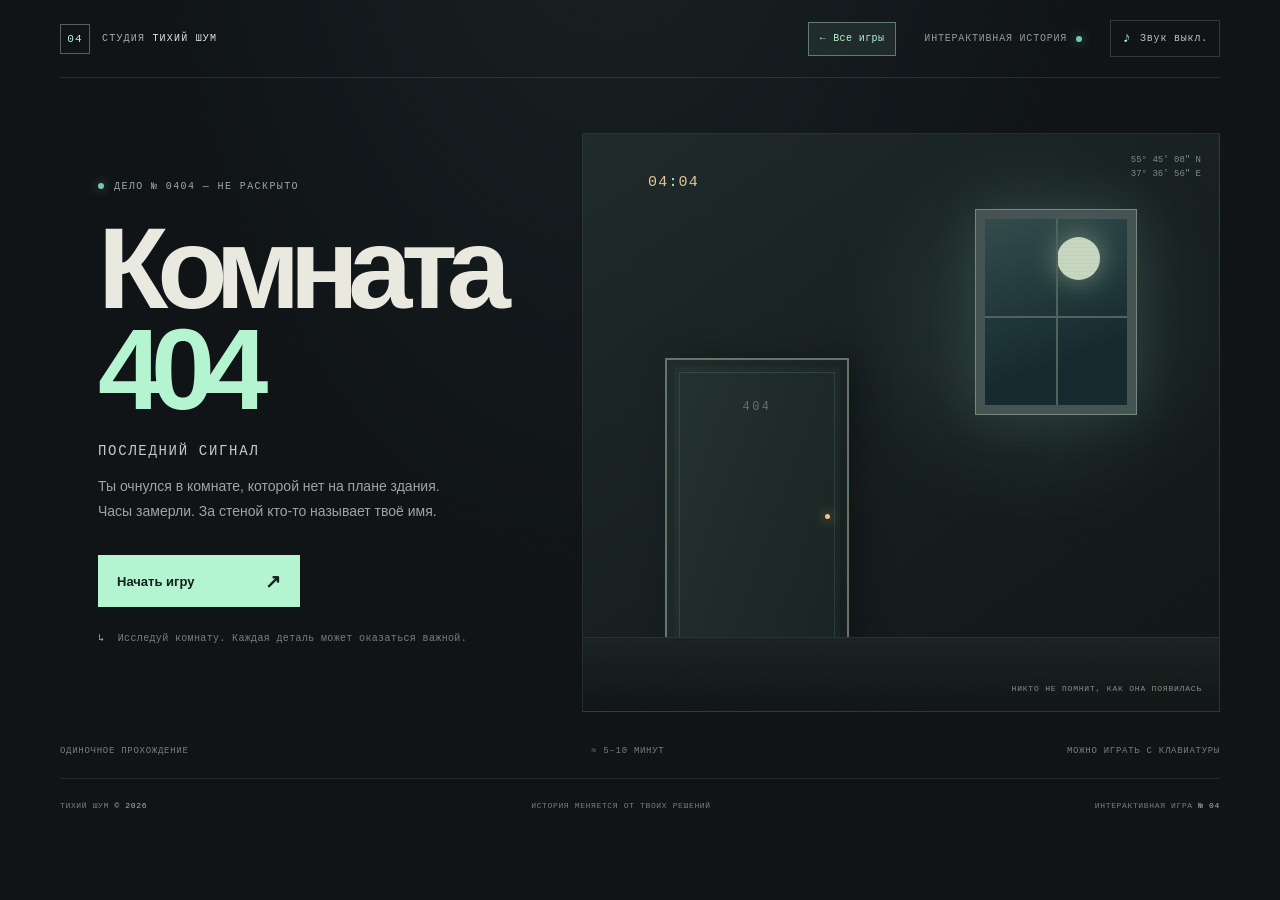
==== commit 4f98f09a: "Add files via upload" ====
--- a/games/room-404/index.html
+++ b/games/room-404/index.html
@@ -12,11 +12,12 @@
   <body>
     <main class="game-shell">
       <header class="topbar">
-        <a class="brand" href="#" aria-label="Комната 404 — на главную">
+        <a class="brand" href="https://sypatai.github.io/2PO-games/" aria-label="Вернуться в каталог игр">
           <span class="brand-mark" aria-hidden="true">04</span>
           <span>СТУДИЯ <b>ТИХИЙ ШУМ</b></span>
         </a>
         <div class="topbar-right">
+          <a class="catalog-link" href="https://sypatai.github.io/2PO-games/">← <span>Все игры</span></a>
           <span class="edition">ИНТЕРАКТИВНАЯ ИСТОРИЯ <i></i></span>
           <button class="sound-toggle" id="sound-toggle" type="button" aria-pressed="false">
             <span class="sound-icon" aria-hidden="true">♪</span>
@@ -54,7 +55,10 @@
             <p class="eyebrow"><span class="live-dot"></span> СЕАНС АКТИВЕН</p>
             <h2 id="game-room-title">Комната <span>404</span></h2>
           </div>
-          <button class="restart-button" id="restart-button" type="button" title="Начать прохождение заново">↻ <span>Сначала</span></button>
+          <div class="heading-controls">
+            <a class="menu-button" id="menu-button" href="https://sypatai.github.io/2PO-games/">← <span>К остальным играм</span></a>
+            <button class="restart-button" id="restart-button" type="button" title="Начать прохождение заново">↻ <span>Сначала</span></button>
+          </div>
         </div>
 
         <div class="play-layout">
@@ -127,6 +131,7 @@
         <p class="ending-kicker" id="ending-kicker">КОНЦОВКА 01 · ТИШИНА</p>
         <p class="ending-copy" id="ending-copy"></p>
         <div class="ending-stats" id="ending-stats"></div>
+        <a class="menu-button ending-menu-button" id="ending-menu-button" href="https://sypatai.github.io/2PO-games/">← <span>К остальным играм</span></a>
         <button class="primary-button" id="play-again-button" type="button"><span>Играть снова</span><span aria-hidden="true">↻</span></button>
         <p class="ending-footnote">В другой раз прислушайся к помехам.</p>
       </section>
--- a/games/room-404/style.css
+++ b/games/room-404/style.css
@@ -34,6 +34,8 @@
 .edition, .sound-toggle { color: var(--muted); font: 10px var(--mono); letter-spacing: .08em; }
 .edition { display: flex; align-items: center; gap: 9px; }
 .edition i, .live-dot, .footer-pulse { display: inline-block; width: 6px; height: 6px; border-radius: 50%; background: var(--mint-dark); box-shadow: 0 0 11px rgba(116, 203, 161, .6); }
+.catalog-link { display: inline-flex; min-height: 34px; align-items: center; gap: 7px; padding: 0 11px; border: 1px solid #627a6d; background: rgba(181, 244, 208, .08); color: var(--mint); text-decoration: none; font: 10px var(--mono); letter-spacing: .04em; transition: background .2s, border-color .2s; }
+.catalog-link:hover { border-color: var(--mint); background: rgba(181, 244, 208, .15); }
 .sound-toggle { display: inline-flex; align-items: center; gap: 8px; padding: 9px 11px; border: 1px solid var(--line); background: transparent; color: #bdc4bf; cursor: pointer; transition: border-color .2s, color .2s; }
 .sound-toggle:hover { border-color: #70847a; color: var(--mint); }
 .sound-icon { color: var(--mint); font-size: 15px; }
@@ -77,8 +79,9 @@
 .game-heading .eyebrow { margin: 0 0 6px; font-size: 9px; }
 .game-heading h2 { margin: 0; color: #e4e8df; font-size: 26px; line-height: 1; letter-spacing: -.06em; }
 .game-heading h2 span { color: var(--mint); }
-.restart-button { display: inline-flex; align-items: center; gap: 8px; padding: 8px 11px; border: 1px solid var(--line); background: transparent; color: #aab4ad; font: 10px var(--mono); cursor: pointer; transition: border-color .2s, color .2s; }
-.restart-button:hover { border-color: var(--mint-dark); color: var(--mint); }
+.heading-controls { display: flex; flex-wrap: wrap; justify-content: flex-end; gap: 8px; }
+.restart-button, .menu-button { display: inline-flex; align-items: center; gap: 8px; padding: 8px 11px; border: 1px solid var(--line); background: transparent; color: #aab4ad; font: 10px var(--mono); cursor: pointer; transition: border-color .2s, color .2s; }
+.restart-button:hover, .menu-button:hover { border-color: var(--mint-dark); color: var(--mint); }
 .restart-button:first-letter { font-size: 16px; }
 .play-layout { display: grid; grid-template-columns: minmax(0, 1.63fr) minmax(280px, .87fr); gap: 18px; align-items: stretch; }
 .room-column { min-width: 0; }
@@ -175,6 +178,7 @@
 .ending-copy { max-width: 540px; margin: 0 0 22px; color: #aeb9b1; font-size: 14px; line-height: 1.9; }
 .ending-stats { display: flex; flex-wrap: wrap; justify-content: center; gap: 8px; margin-bottom: 26px; }
 .ending-stats span { padding: 7px 10px; border: 1px solid #3a4840; color: #b0c2b4; font: 9px var(--mono); }
+.ending-menu-button { margin: 0 0 12px; }
 .ending-footnote { margin: 17px 0 0; color: #75827b; font: 9px var(--mono); letter-spacing: .05em; }
 .site-footer { display: flex; min-height: 54px; align-items: center; justify-content: space-between; gap: 14px; border-top: 1px solid rgba(199, 220, 207, .1); color: #748078; font: 8px var(--mono); letter-spacing: .08em; }
 .site-footer b { color: #aab6ad; font-weight: 400; }
@@ -251,7 +255,8 @@
 @media (max-width: 560px) {
   .game-shell { width: calc(100% - 28px); }
   .topbar { height: 63px; }
-  .topbar-right { gap: 8px; }
+  .topbar-right { gap: 7px; }
+  .catalog-link { min-height: 30px; padding: 0 7px; font-size: 8px; }
   .edition { display: none; }
   .brand { font-size: 8px; gap: 8px; }
   .brand-mark { width: 27px; height: 27px; }
@@ -276,6 +281,8 @@
   .play-screen { padding: 25px 0; }
   .game-heading { margin-bottom: 15px; }
   .game-heading h2 { font-size: 23px; }
+  .heading-controls { gap: 5px; }
+  .restart-button, .menu-button { gap: 5px; padding: 7px 8px; font-size: 9px; }
   .room-scene { height: clamp(300px, 91vw, 410px); min-height: 300px; }
   .door { right: 6%; width: 22%; }
   .window-frame { left: 8%; width: 25%; }
